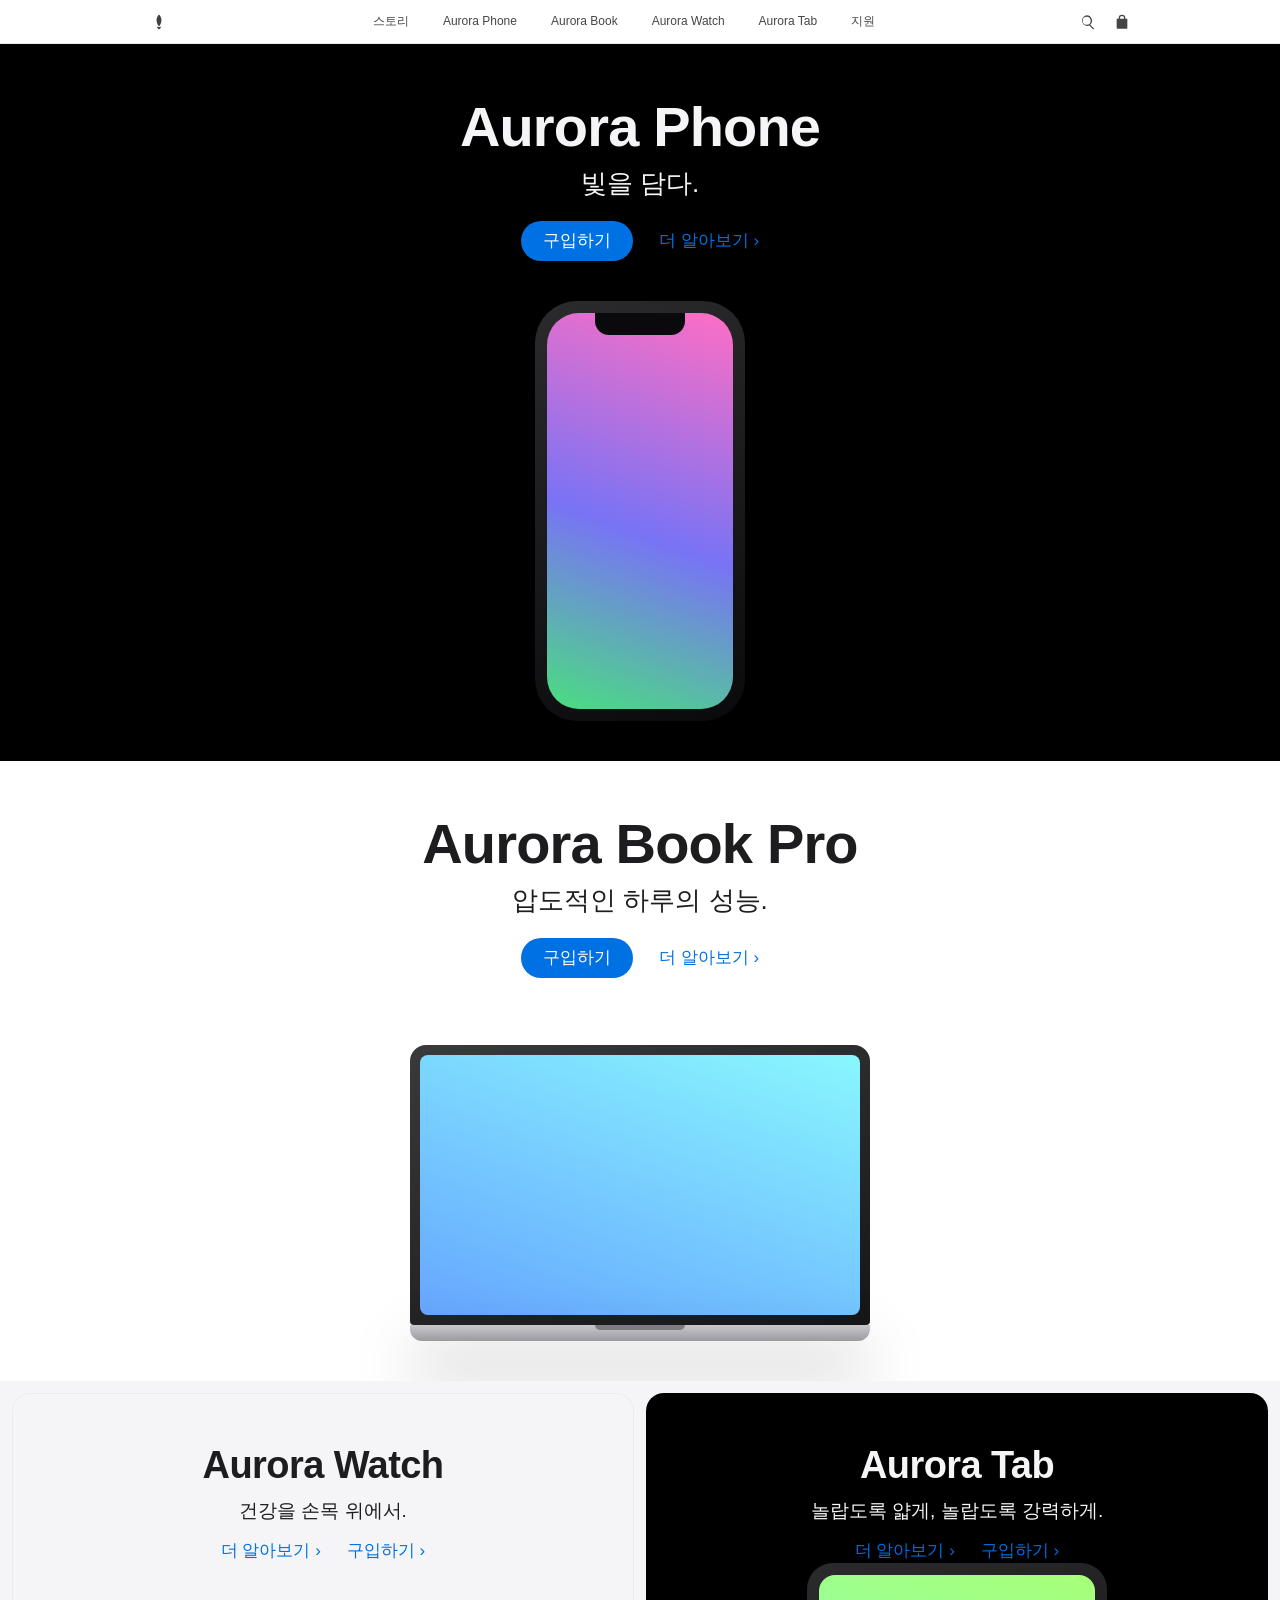
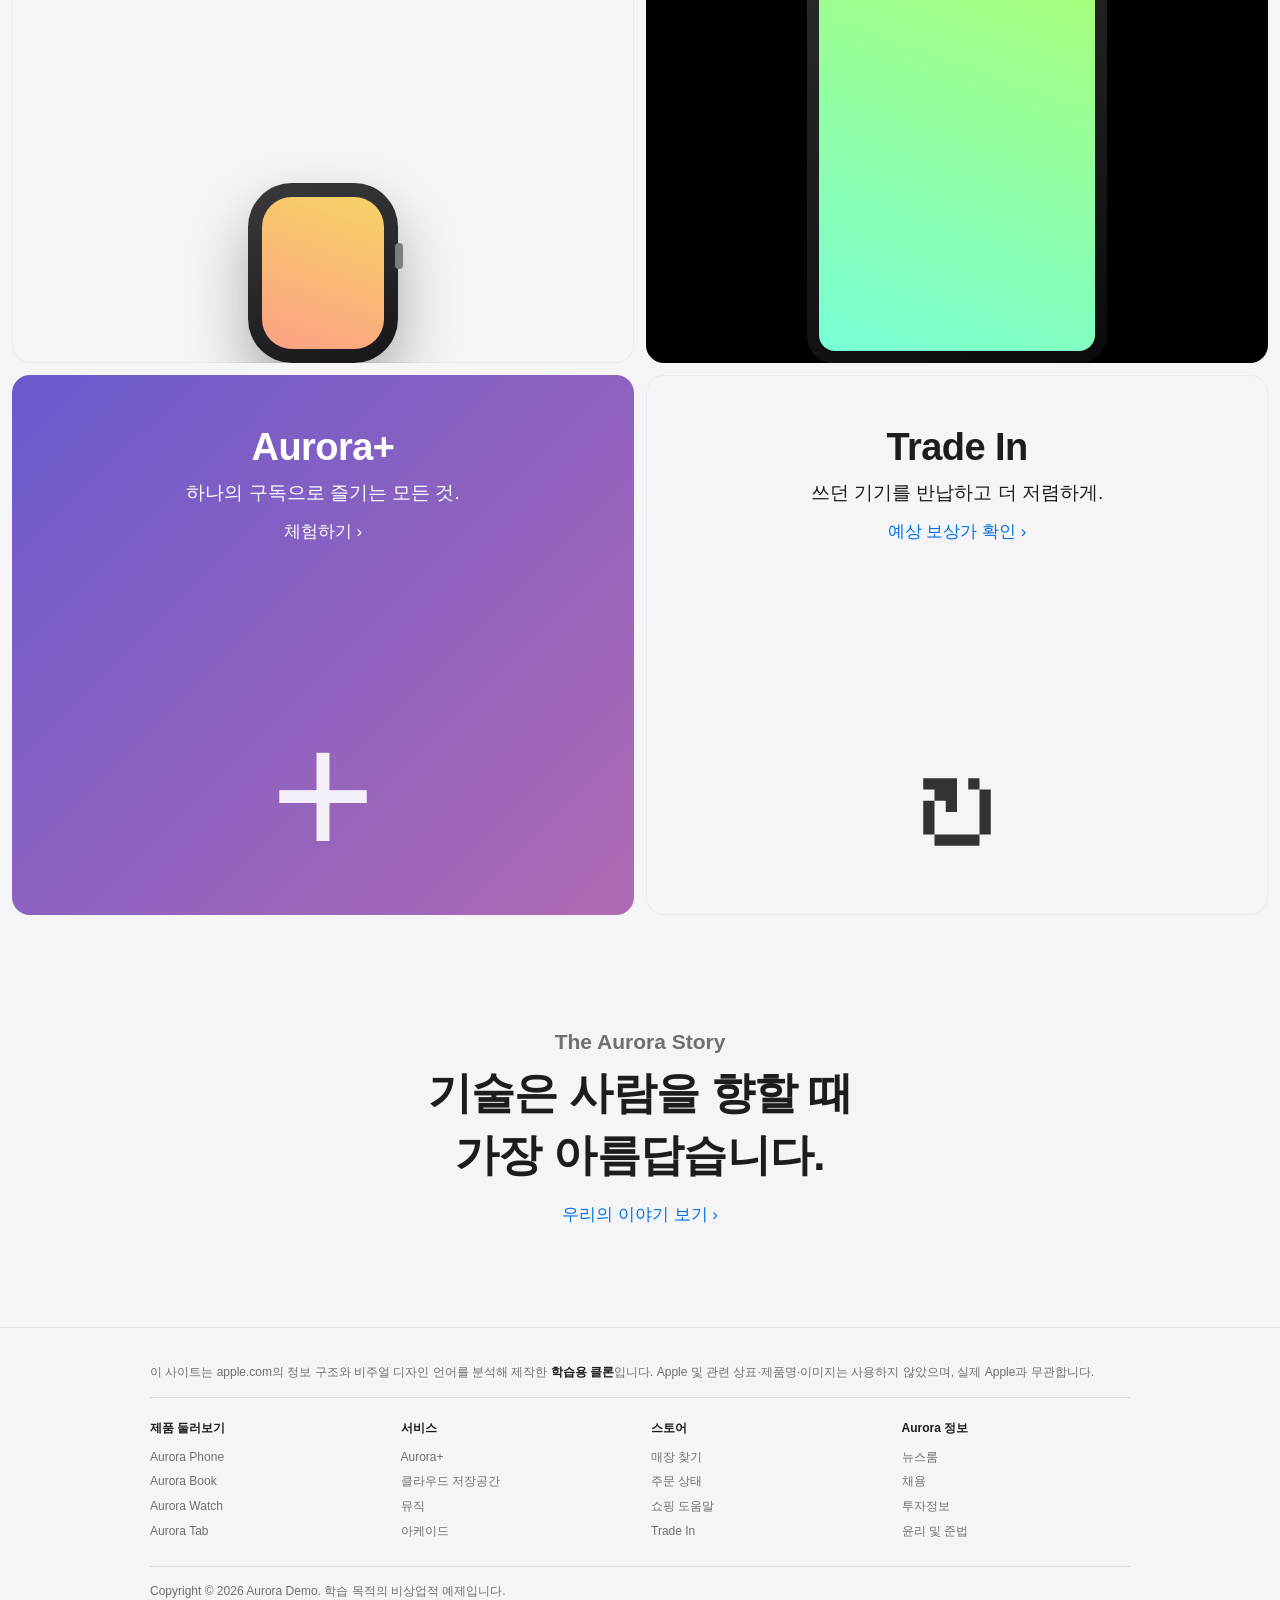
==== index.html @ c3367093 "Add Aurora: Apple.com-inspired landing page clone Static site (HTML/CSS/JS) reproducing Apple.com's " ====
<!DOCTYPE html>
<html lang="ko">
<head>
<meta charset="UTF-8" />
<meta name="viewport" content="width=device-width, initial-scale=1" />
<title>Aurora — Think different, again.</title>
<meta name="description" content="Apple.com의 구조와 디자인 언어를 참고해 만든 학습용 클론 사이트입니다." />
<link rel="stylesheet" href="styles.css" />
</head>
<body>

<!-- ===== Global Nav ===== -->
<header class="nav" id="nav">
  <div class="nav-inner">
    <a class="nav-logo" href="#" aria-label="Aurora 홈">
      <svg viewBox="0 0 24 24" width="18" height="18" aria-hidden="true">
        <path fill="currentColor" d="M12 2c2.2 2.4 3.3 5 3.3 7.6 0 4-2.6 7.4-3.3 8.4-.7-1-3.3-4.4-3.3-8.4C8.7 7 9.8 4.4 12 2zm0 20c1.4-1 2.4-2.4 3-4-1 .5-2 .8-3 .8s-2-.3-3-.8c.6 1.6 1.6 3 3 4z"/>
      </svg>
    </a>
    <nav class="nav-links" aria-label="주요">
      <a href="#story">스토리</a>
      <a href="#phone">Aurora Phone</a>
      <a href="#book">Aurora Book</a>
      <a href="#watch">Aurora Watch</a>
      <a href="#tab">Aurora Tab</a>
      <a href="#support">지원</a>
    </nav>
    <div class="nav-actions">
      <button class="nav-icon" aria-label="검색">
        <svg viewBox="0 0 24 24" width="16" height="16"><path fill="currentColor" d="M10 2a8 8 0 015.3 14l6 6-1.4 1.4-6-6A8 8 0 1110 2zm0 2a6 6 0 100 12 6 6 0 000-12z"/></svg>
      </button>
      <button class="nav-icon" aria-label="장바구니">
        <svg viewBox="0 0 24 24" width="16" height="16"><path fill="currentColor" d="M7 7V6a5 5 0 0110 0v1h3v14a1 1 0 01-1 1H5a1 1 0 01-1-1V7h3zm2 0h6V6a3 3 0 00-6 0v1z"/></svg>
      </button>
      <button class="nav-burger" aria-label="메뉴 열기" aria-expanded="false" id="burger">
        <span></span><span></span>
      </button>
    </div>
  </div>
  <div class="nav-drawer" id="drawer">
    <a href="#story">스토리</a>
    <a href="#phone">Aurora Phone</a>
    <a href="#book">Aurora Book</a>
    <a href="#watch">Aurora Watch</a>
    <a href="#tab">Aurora Tab</a>
    <a href="#support">지원</a>
  </div>
</header>

<main>

  <!-- ===== Hero: 플래그십 제품 ===== -->
  <section class="stage stage--dark" id="phone">
    <div class="stage-copy">
      <h1>Aurora Phone</h1>
      <p class="stage-sub">빛을 담다.</p>
      <div class="stage-links">
        <a href="#" class="btn">구입하기</a>
        <a href="#" class="link">더 알아보기 ›</a>
      </div>
    </div>
    <div class="stage-visual">
      <div class="device device--phone">
        <div class="device-screen"></div>
        <div class="device-notch"></div>
      </div>
    </div>
  </section>

  <!-- ===== Hero 2: 라이트 톤 ===== -->
  <section class="stage stage--light" id="book">
    <div class="stage-copy">
      <h1>Aurora Book Pro</h1>
      <p class="stage-sub">압도적인 하루의 성능.</p>
      <div class="stage-links">
        <a href="#" class="btn">구입하기</a>
        <a href="#" class="link">더 알아보기 ›</a>
      </div>
    </div>
    <div class="stage-visual">
      <div class="device device--book">
        <div class="device-lid"></div>
        <div class="device-base"></div>
      </div>
    </div>
  </section>

  <!-- ===== 2-up 타일 그리드 ===== -->
  <section class="grid">
    <article class="tile tile--light" id="watch">
      <div class="tile-copy">
        <h2>Aurora Watch</h2>
        <p class="tile-sub">건강을 손목 위에서.</p>
        <div class="stage-links">
          <a href="#" class="link">더 알아보기 ›</a>
          <a href="#" class="link">구입하기 ›</a>
        </div>
      </div>
      <div class="device device--watch">
        <div class="device-screen"></div>
        <div class="device-crown"></div>
      </div>
    </article>

    <article class="tile tile--dark" id="tab">
      <div class="tile-copy">
        <h2>Aurora Tab</h2>
        <p class="tile-sub">놀랍도록 얇게, 놀랍도록 강력하게.</p>
        <div class="stage-links">
          <a href="#" class="link">더 알아보기 ›</a>
          <a href="#" class="link">구입하기 ›</a>
        </div>
      </div>
      <div class="device device--tab">
        <div class="device-screen"></div>
      </div>
    </article>

    <article class="tile tile--accent">
      <div class="tile-copy">
        <h2>Aurora+</h2>
        <p class="tile-sub">하나의 구독으로 즐기는 모든 것.</p>
        <div class="stage-links">
          <a href="#" class="link link--onaccent">체험하기 ›</a>
        </div>
      </div>
      <div class="glyph glyph--plus">+</div>
    </article>

    <article class="tile tile--light">
      <div class="tile-copy">
        <h2>Trade In</h2>
        <p class="tile-sub">쓰던 기기를 반납하고 더 저렴하게.</p>
        <div class="stage-links">
          <a href="#" class="link">예상 보상가 확인 ›</a>
        </div>
      </div>
      <div class="glyph glyph--loop">↻</div>
    </article>
  </section>

  <!-- ===== 스토리 스트립 ===== -->
  <section class="story" id="story">
    <p class="story-kicker">The Aurora Story</p>
    <h2>기술은 사람을 향할 때<br />가장 아름답습니다.</h2>
    <a href="#" class="link">우리의 이야기 보기 ›</a>
  </section>

</main>

<!-- ===== Footer ===== -->
<footer class="foot" id="support">
  <div class="foot-inner">
    <p class="foot-legal">
      이 사이트는 apple.com의 정보 구조와 비주얼 디자인 언어를 분석해 제작한
      <strong>학습용 클론</strong>입니다. Apple 및 관련 상표·제품명·이미지는
      사용하지 않았으며, 실제 Apple과 무관합니다.
    </p>
    <nav class="foot-cols" aria-label="푸터">
      <div class="foot-col">
        <h3>제품 둘러보기</h3>
        <a href="#phone">Aurora Phone</a>
        <a href="#book">Aurora Book</a>
        <a href="#watch">Aurora Watch</a>
        <a href="#tab">Aurora Tab</a>
      </div>
      <div class="foot-col">
        <h3>서비스</h3>
        <a href="#">Aurora+</a>
        <a href="#">클라우드 저장공간</a>
        <a href="#">뮤직</a>
        <a href="#">아케이드</a>
      </div>
      <div class="foot-col">
        <h3>스토어</h3>
        <a href="#">매장 찾기</a>
        <a href="#">주문 상태</a>
        <a href="#">쇼핑 도움말</a>
        <a href="#">Trade In</a>
      </div>
      <div class="foot-col">
        <h3>Aurora 정보</h3>
        <a href="#">뉴스룸</a>
        <a href="#">채용</a>
        <a href="#">투자정보</a>
        <a href="#">윤리 및 준법</a>
      </div>
    </nav>
    <p class="foot-copy">Copyright © 2026 Aurora Demo. 학습 목적의 비상업적 예제입니다.</p>
  </div>
</footer>

<script src="script.js"></script>
</body>
</html>
---- styles.css ----
/* =========================================================
   Aurora — Apple.com 디자인 언어 참고 학습용 클론
   ========================================================= */

:root {
  --black: #1d1d1f;
  --white: #ffffff;
  --grey-bg: #f5f5f7;
  --grey-text: #6e6e73;
  --blue: #0071e3;
  --blue-hover: #0077ed;
  --nav-h: 44px;
  --radius: 18px;
  --font: -apple-system, BlinkMacSystemFont, "SF Pro Display", "SF Pro Text",
    "Helvetica Neue", "Apple SD Gothic Neo", "Malgun Gothic", Arial, sans-serif;
}

* { margin: 0; padding: 0; box-sizing: border-box; }

html { scroll-behavior: smooth; }

body {
  font-family: var(--font);
  color: var(--black);
  background: var(--white);
  -webkit-font-smoothing: antialiased;
  line-height: 1.4;
}

img { max-width: 100%; display: block; }

/* =========================================================
   Global Nav  — 반투명 + backdrop blur (Apple 시그니처)
   ========================================================= */
.nav {
  position: sticky;
  top: 0;
  z-index: 9999;
  height: var(--nav-h);
  background: rgba(255, 255, 255, 0.72);
  backdrop-filter: saturate(180%) blur(20px);
  -webkit-backdrop-filter: saturate(180%) blur(20px);
  border-bottom: 1px solid rgba(0, 0, 0, 0.08);
}

.nav-inner {
  max-width: 1024px;
  height: 100%;
  margin: 0 auto;
  padding: 0 22px;
  display: flex;
  align-items: center;
  justify-content: space-between;
}

.nav-logo {
  color: var(--black);
  display: flex;
  align-items: center;
  opacity: 0.85;
  transition: opacity 0.2s;
}
.nav-logo:hover { opacity: 1; }

.nav-links {
  display: flex;
  gap: 34px;
  flex: 1;
  justify-content: center;
}
.nav-links a {
  font-size: 12px;
  color: var(--black);
  text-decoration: none;
  opacity: 0.82;
  transition: opacity 0.2s;
  white-space: nowrap;
}
.nav-links a:hover { opacity: 1; }

.nav-actions { display: flex; align-items: center; gap: 18px; }
.nav-icon {
  background: none;
  border: 0;
  color: var(--black);
  opacity: 0.82;
  cursor: pointer;
  display: flex;
}
.nav-icon:hover { opacity: 1; }

.nav-burger {
  display: none;
  flex-direction: column;
  gap: 5px;
  background: none;
  border: 0;
  cursor: pointer;
  padding: 4px;
}
.nav-burger span {
  width: 17px;
  height: 1px;
  background: var(--black);
  transition: transform 0.3s, opacity 0.3s;
}
.nav-burger[aria-expanded="true"] span:first-child { transform: translateY(3px) rotate(45deg); }
.nav-burger[aria-expanded="true"] span:last-child { transform: translateY(-3px) rotate(-45deg); }

.nav-drawer {
  display: none;
  flex-direction: column;
  background: rgba(255, 255, 255, 0.96);
  backdrop-filter: blur(20px);
  border-bottom: 1px solid rgba(0, 0, 0, 0.08);
  padding: 8px 22px 22px;
}
.nav-drawer a {
  padding: 14px 0;
  font-size: 17px;
  font-weight: 600;
  color: var(--black);
  text-decoration: none;
  border-bottom: 1px solid rgba(0, 0, 0, 0.06);
}
.nav-drawer.open { display: flex; }

/* =========================================================
   Stage — 풀블리드 히어로 섹션 (교차 톤)
   ========================================================= */
.stage {
  text-align: center;
  padding: 54px 22px 0;
  overflow: hidden;
  display: flex;
  flex-direction: column;
  align-items: center;
  min-height: 620px;
}
.stage--light { background: var(--white); color: var(--black); }
.stage--dark { background: #000; color: #f5f5f7; }

.stage-copy { max-width: 720px; }
.stage h1 {
  font-size: 56px;
  line-height: 1.05;
  font-weight: 600;
  letter-spacing: -0.015em;
}
.stage-sub {
  font-size: 26px;
  font-weight: 500;
  margin-top: 8px;
}
.stage-links {
  margin-top: 20px;
  display: flex;
  gap: 26px;
  justify-content: center;
  align-items: center;
  flex-wrap: wrap;
}

.stage-visual {
  flex: 1;
  display: flex;
  align-items: center;
  justify-content: center;
  padding: 40px 0;
}

/* =========================================================
   Buttons & Links — Apple 스타일 pill / chevron 링크
   ========================================================= */
.btn {
  background: var(--blue);
  color: #fff;
  text-decoration: none;
  font-size: 17px;
  padding: 8px 22px;
  border-radius: 980px;
  transition: background 0.2s;
}
.btn:hover { background: var(--blue-hover); }

.link {
  color: var(--blue);
  text-decoration: none;
  font-size: 17px;
}
.link:hover { text-decoration: underline; }
.link--onaccent { color: #fff; }

/* =========================================================
   Grid — 2-up 타일
   ========================================================= */
.grid {
  display: grid;
  grid-template-columns: repeat(2, 1fr);
  gap: 12px;
  padding: 12px;
  background: var(--grey-bg);
}
.tile {
  border-radius: var(--radius);
  text-align: center;
  padding: 46px 22px 0;
  min-height: 540px;
  display: flex;
  flex-direction: column;
  align-items: center;
  overflow: hidden;
}
.tile--light { background: var(--grey-bg); box-shadow: inset 0 0 0 1px rgba(0,0,0,0.04); }
.tile--dark  { background: #000; color: #f5f5f7; }
.tile--accent { background: linear-gradient(135deg, #6a5acd, #b06ab3); color: #fff; }

.tile h2 {
  font-size: 38px;
  font-weight: 600;
  letter-spacing: -0.015em;
}
.tile-sub { font-size: 19px; font-weight: 500; margin-top: 6px; }
.tile .stage-links { margin-top: 14px; }

/* =========================================================
   Device mockups — 순수 CSS (외부 이미지/상표 미사용)
   ========================================================= */
.device { position: relative; margin-top: auto; }

.device--phone {
  width: 210px; height: 420px;
  background: linear-gradient(160deg, #2b2b2e, #0a0a0c);
  border-radius: 42px;
  padding: 12px;
  box-shadow: 0 40px 80px rgba(0, 0, 0, 0.45);
}
.device--phone .device-screen {
  width: 100%; height: 100%;
  border-radius: 32px;
  background: linear-gradient(200deg, #ff6ec4, #7873f5 55%, #4ade80);
}
.device--phone .device-notch {
  position: absolute; top: 12px; left: 50%; transform: translateX(-50%);
  width: 90px; height: 22px; background: #0a0a0c; border-radius: 0 0 14px 14px;
}

.device--book {
  width: 460px; max-width: 100%;
}
.device--book .device-lid {
  height: 280px;
  background: linear-gradient(160deg, #3a3a3d, #161618);
  border-radius: 16px 16px 4px 4px;
  padding: 10px;
}
.device--book .device-lid::after {
  content: "";
  display: block; width: 100%; height: 100%;
  border-radius: 8px;
  background: linear-gradient(200deg, #89f7fe, #66a6ff);
}
.device--book .device-base {
  height: 16px;
  background: linear-gradient(#c8c8cc, #9a9aa0);
  border-radius: 0 0 12px 12px;
  box-shadow: 0 30px 60px rgba(0, 0, 0, 0.35);
}
.device--book .device-base::after {
  content: ""; display: block; width: 90px; height: 5px;
  background: #7c7c82; border-radius: 0 0 6px 6px; margin: 0 auto;
}

.device--watch {
  width: 150px; height: 180px;
  background: linear-gradient(160deg, #3a3a3d, #161618);
  border-radius: 44px;
  padding: 14px;
  box-shadow: 0 30px 60px rgba(0, 0, 0, 0.3);
}
.device--watch .device-screen {
  width: 100%; height: 100%; border-radius: 30px;
  background: linear-gradient(200deg, #f6d365, #fda085);
}
.device--watch .device-crown {
  position: absolute; right: -5px; top: 60px;
  width: 8px; height: 26px; background: #7c7c82; border-radius: 4px;
}

.device--tab {
  width: 300px; height: 400px;
  background: linear-gradient(160deg, #2b2b2e, #0a0a0c);
  border-radius: 26px;
  padding: 12px;
  box-shadow: 0 40px 80px rgba(0, 0, 0, 0.4);
}
.device--tab .device-screen {
  width: 100%; height: 100%; border-radius: 16px;
  background: linear-gradient(200deg, #a8ff78, #78ffd6);
}

.glyph {
  margin-top: auto;
  font-size: 180px;
  font-weight: 200;
  line-height: 1;
  opacity: 0.9;
  padding-bottom: 30px;
}

/* =========================================================
   Story strip
   ========================================================= */
.story {
  background: var(--grey-bg);
  text-align: center;
  padding: 100px 22px;
}
.story-kicker {
  font-size: 21px;
  color: var(--grey-text);
  font-weight: 600;
}
.story h2 {
  font-size: 44px;
  font-weight: 600;
  letter-spacing: -0.015em;
  margin: 6px 0 18px;
}

/* =========================================================
   Footer
   ========================================================= */
.foot {
  background: var(--grey-bg);
  color: var(--grey-text);
  font-size: 12px;
  border-top: 1px solid rgba(0, 0, 0, 0.08);
}
.foot-inner {
  max-width: 1024px;
  margin: 0 auto;
  padding: 20px 22px 40px;
}
.foot-legal { padding: 16px 0; border-bottom: 1px solid rgba(0,0,0,0.1); }
.foot-legal strong { color: var(--black); }

.foot-cols {
  display: grid;
  grid-template-columns: repeat(4, 1fr);
  gap: 22px;
  padding: 22px 0;
  border-bottom: 1px solid rgba(0, 0, 0, 0.1);
}
.foot-col h3 { font-size: 12px; color: var(--black); margin-bottom: 8px; }
.foot-col a {
  display: block;
  color: var(--grey-text);
  text-decoration: none;
  padding: 4px 0;
}
.foot-col a:hover { text-decoration: underline; color: var(--black); }

.foot-copy { padding-top: 16px; }

/* =========================================================
   Reveal on scroll
   ========================================================= */
.reveal {
  opacity: 0;
  transform: translateY(28px);
  transition: opacity 0.8s ease, transform 0.8s ease;
}
.reveal.in { opacity: 1; transform: none; }

/* =========================================================
   Responsive
   ========================================================= */
@media (max-width: 833px) {
  .nav-links { display: none; }
  .nav-burger { display: flex; }
  .grid { grid-template-columns: 1fr; }
  .foot-cols { grid-template-columns: repeat(2, 1fr); }
  .stage h1 { font-size: 40px; }
  .stage-sub { font-size: 21px; }
  .tile h2 { font-size: 30px; }
  .story h2 { font-size: 32px; }
  .device--book { width: 100%; }
}

@media (prefers-reduced-motion: reduce) {
  html { scroll-behavior: auto; }
  .reveal { transition: none; opacity: 1; transform: none; }
}
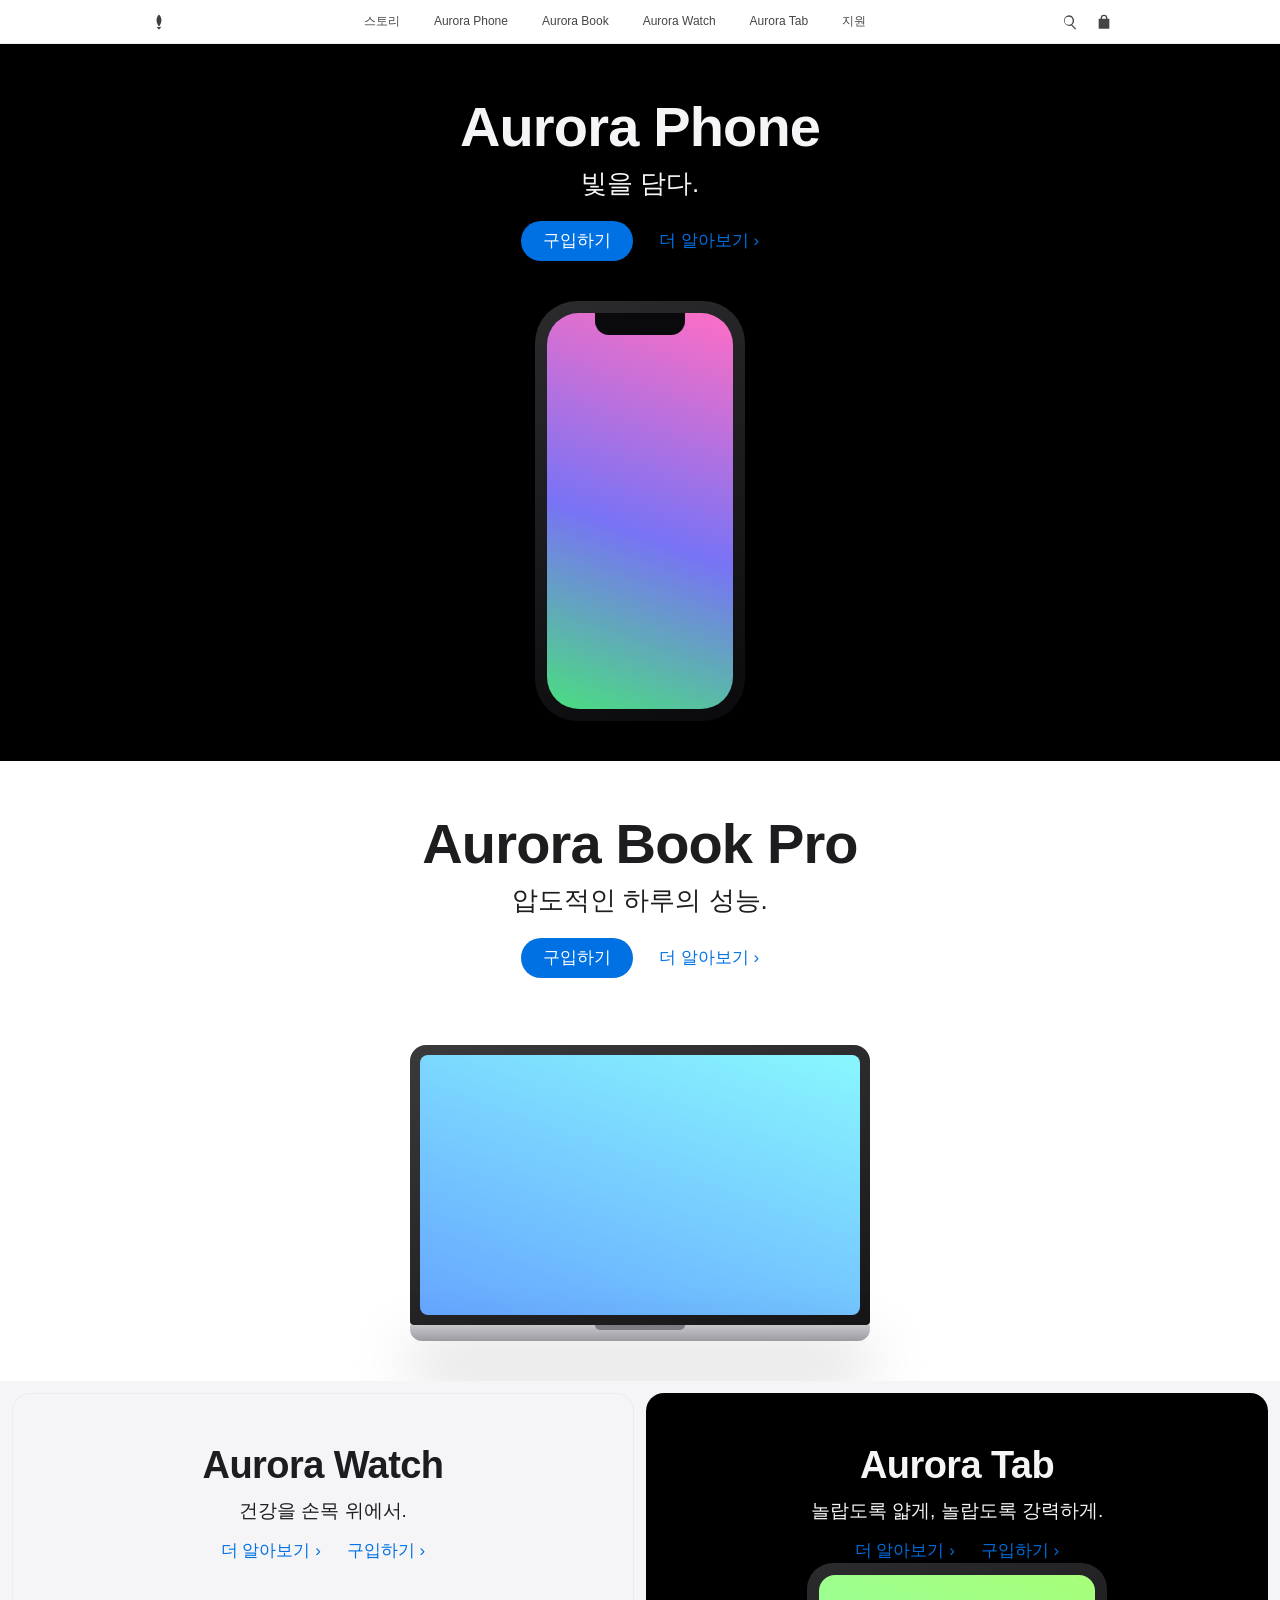
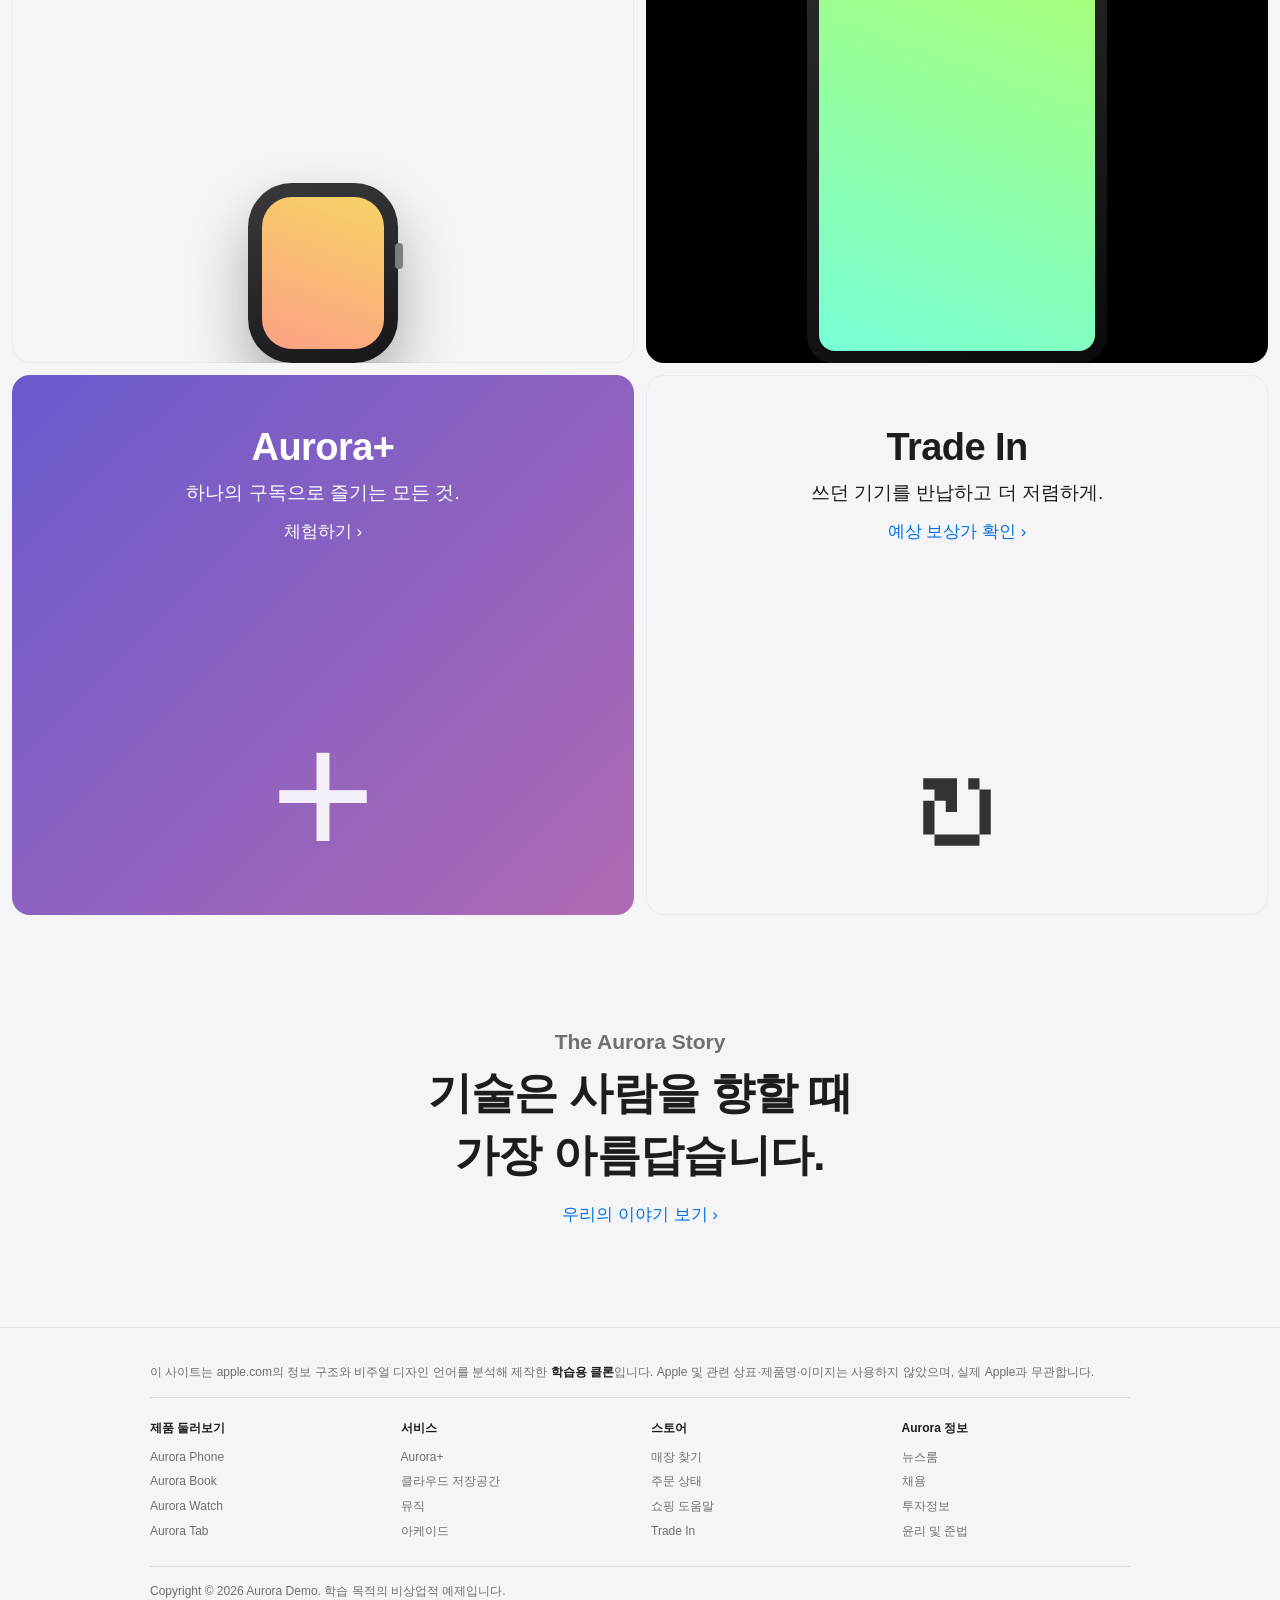
==== commit f7d0edba: "Add Supabase auth: Google login, signup, my page, admin page - app.js: Supabase client (ESM CDN, no " ====
--- a/index.html
+++ b/index.html
@@ -32,6 +32,7 @@
       <button class="nav-icon" aria-label="장바구니">
         <svg viewBox="0 0 24 24" width="16" height="16"><path fill="currentColor" d="M7 7V6a5 5 0 0110 0v1h3v14a1 1 0 01-1 1H5a1 1 0 01-1-1V7h3zm2 0h6V6a3 3 0 00-6 0v1z"/></svg>
       </button>
+      <span class="nav-auth" id="nav-auth"></span>
       <button class="nav-burger" aria-label="메뉴 열기" aria-expanded="false" id="burger">
         <span></span><span></span>
       </button>
@@ -191,5 +192,9 @@
 </footer>
 
 <script src="script.js"></script>
+<script type="module">
+  import { renderNavAuth } from "./app.js";
+  renderNavAuth();
+</script>
 </body>
 </html>
